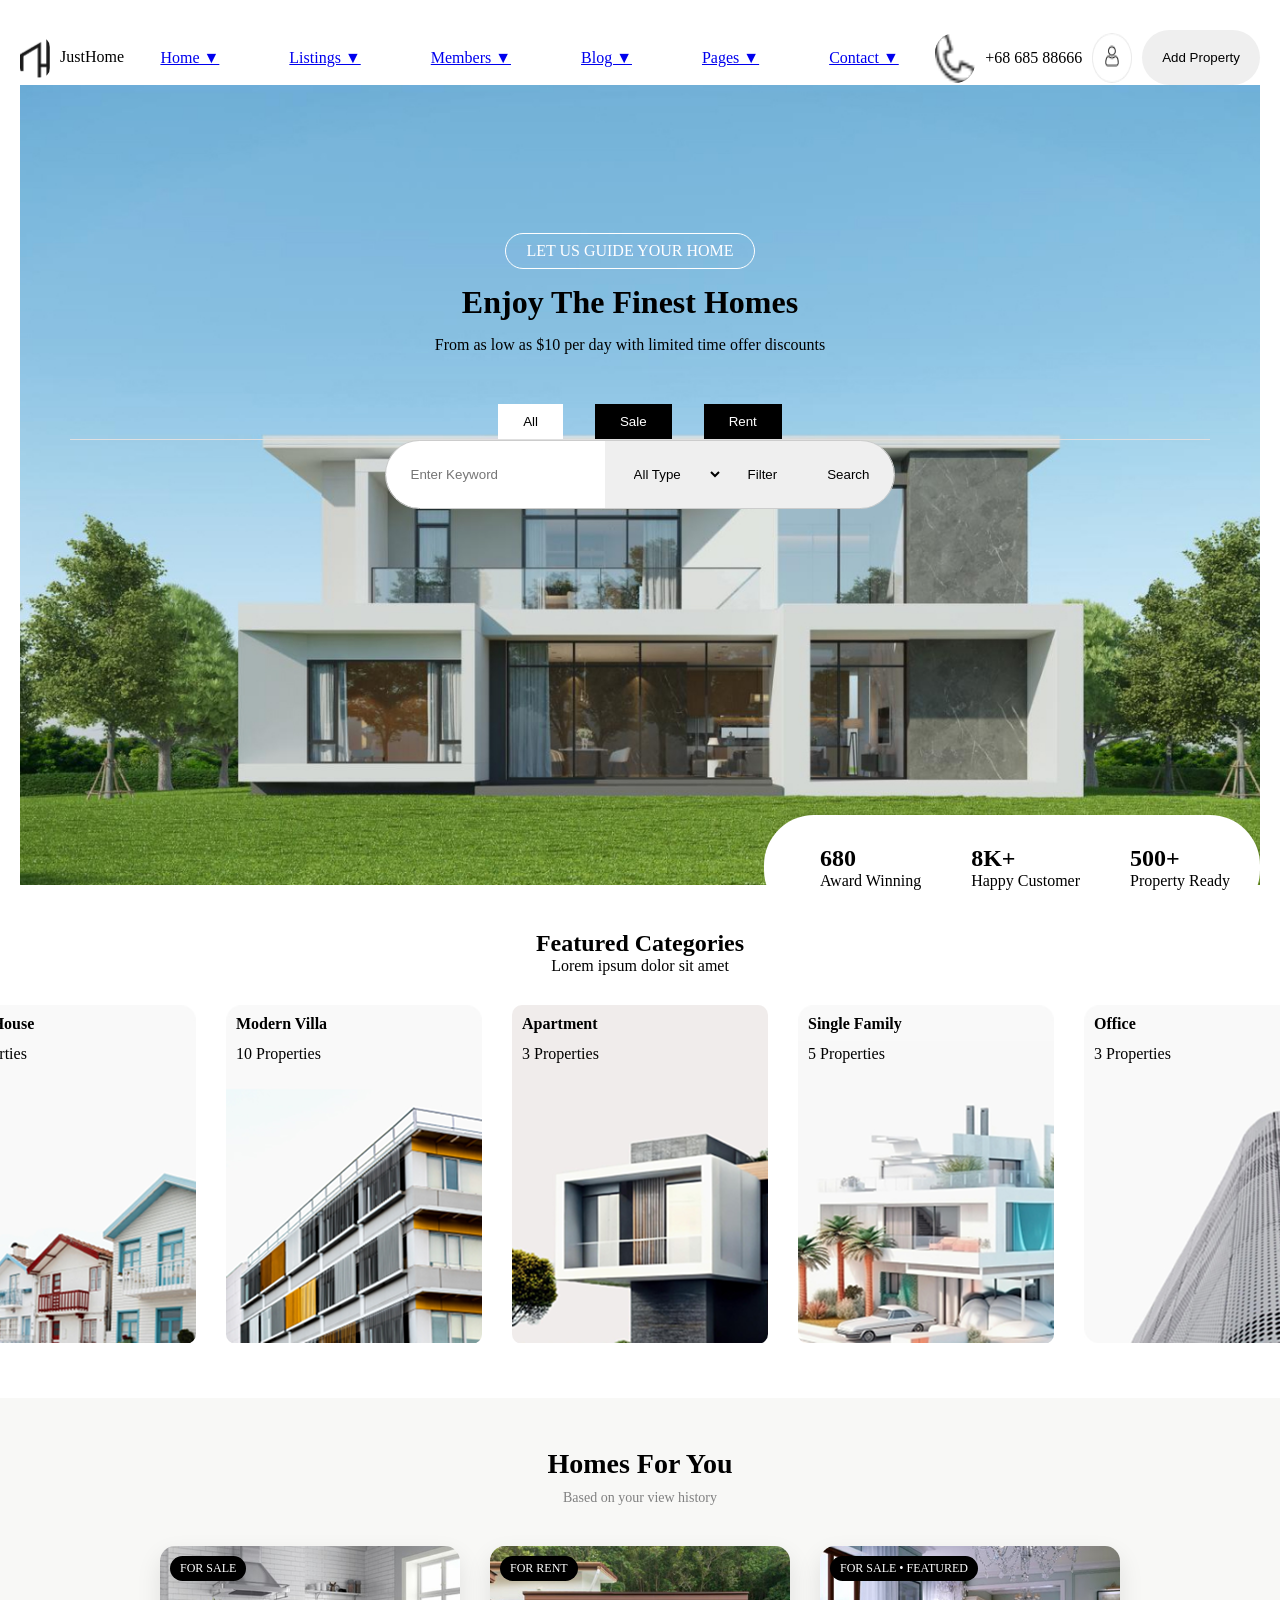
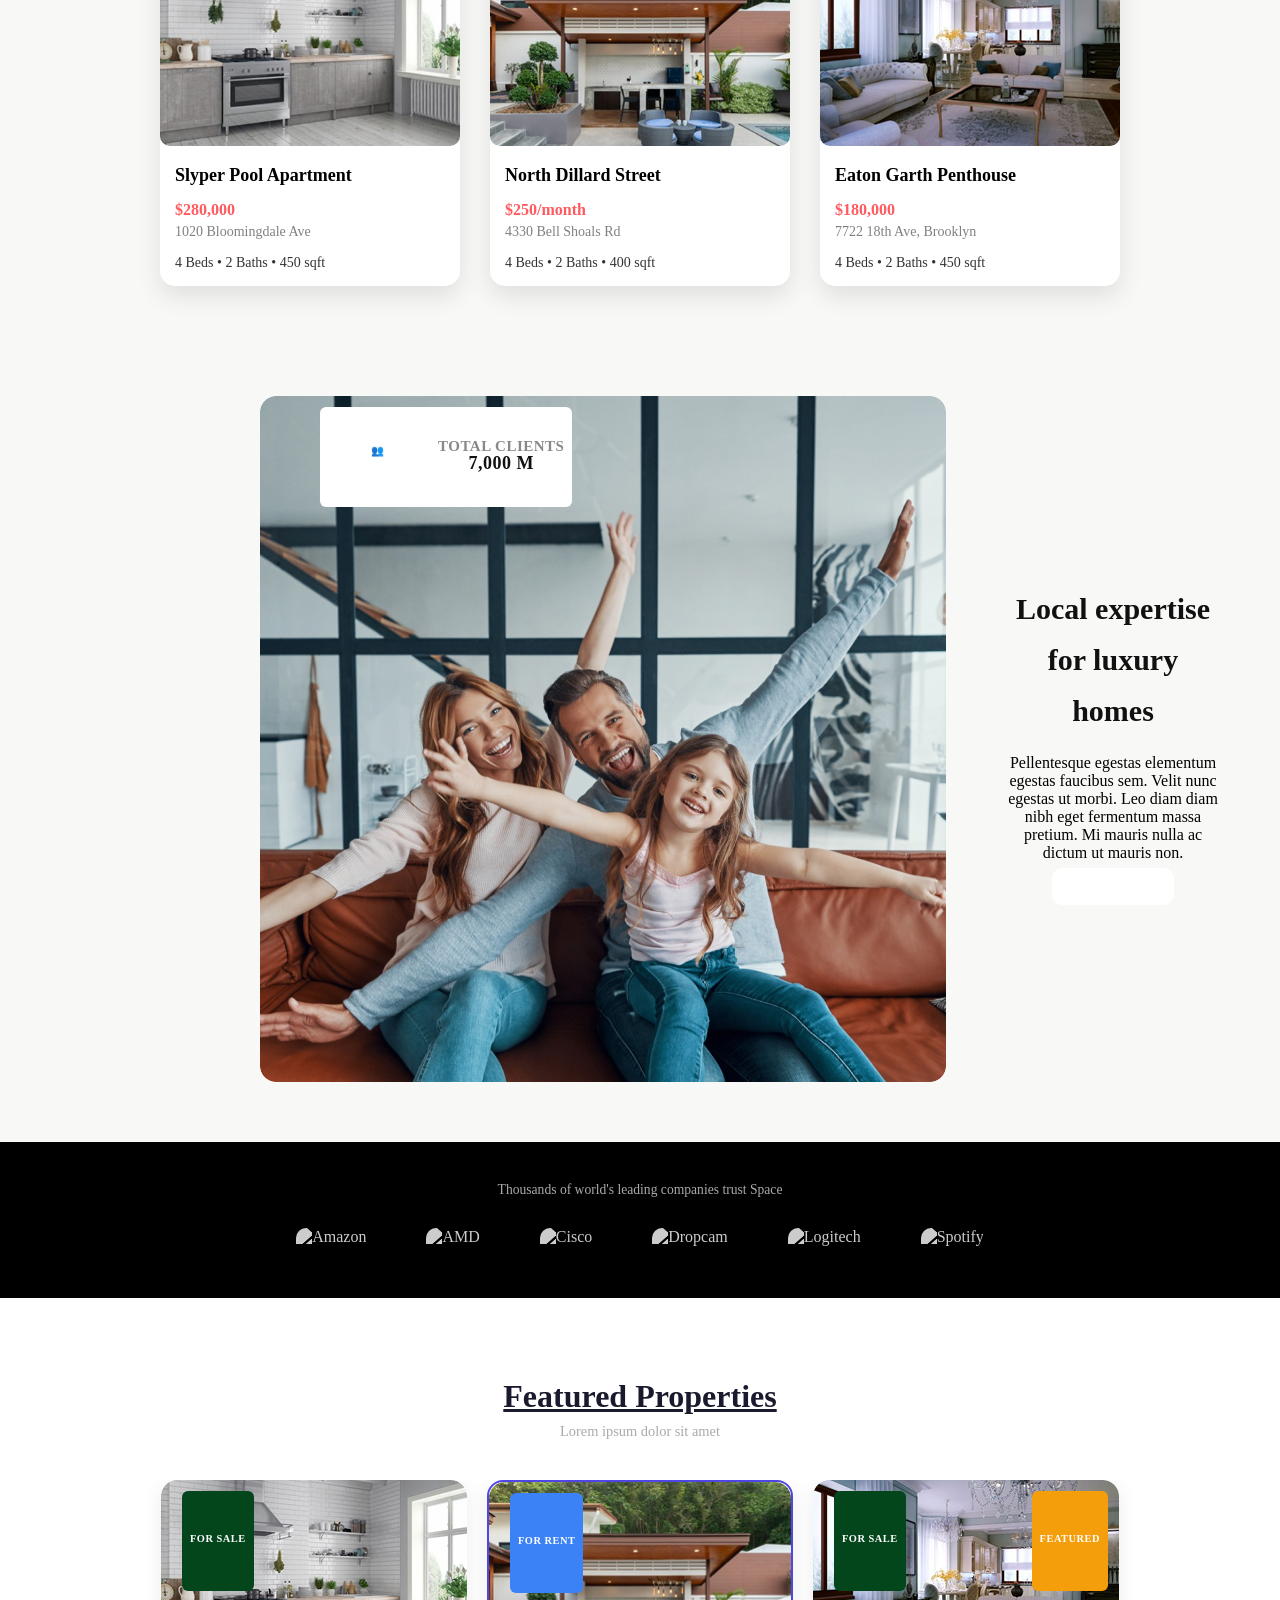
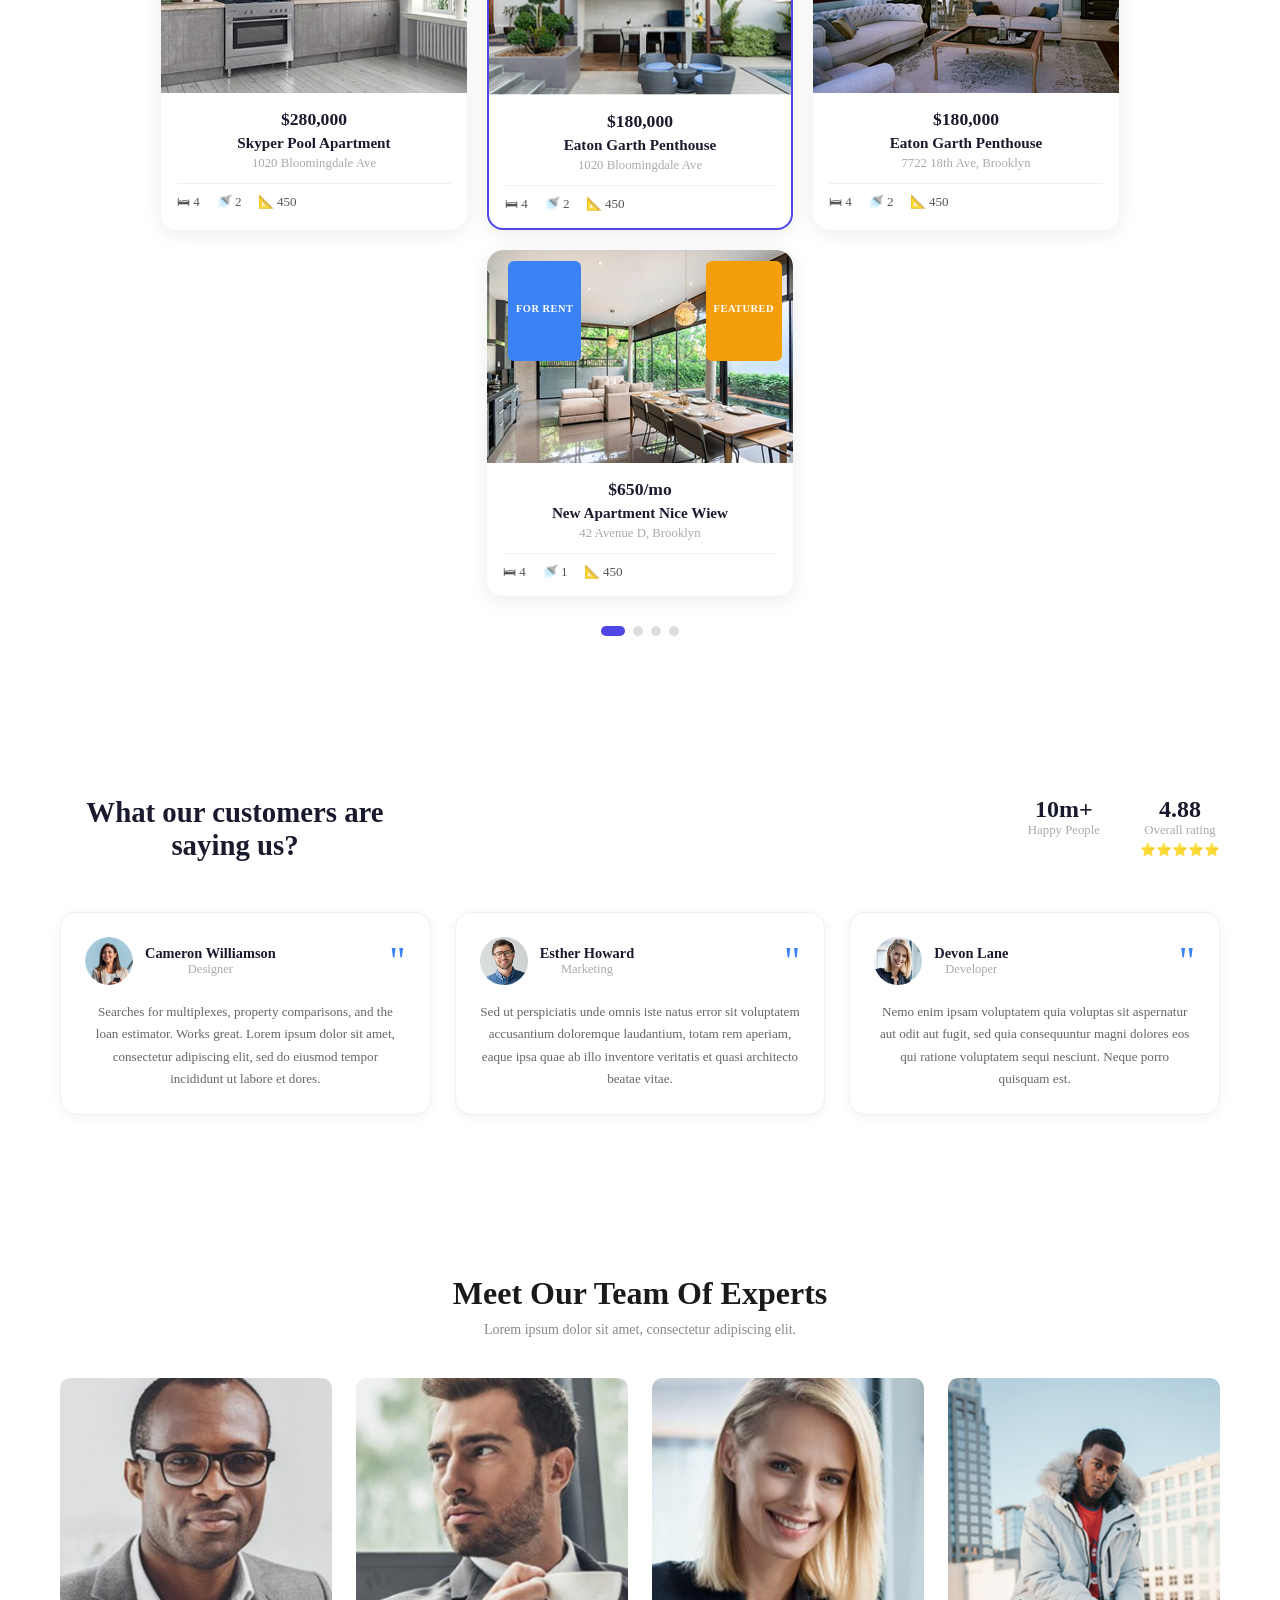
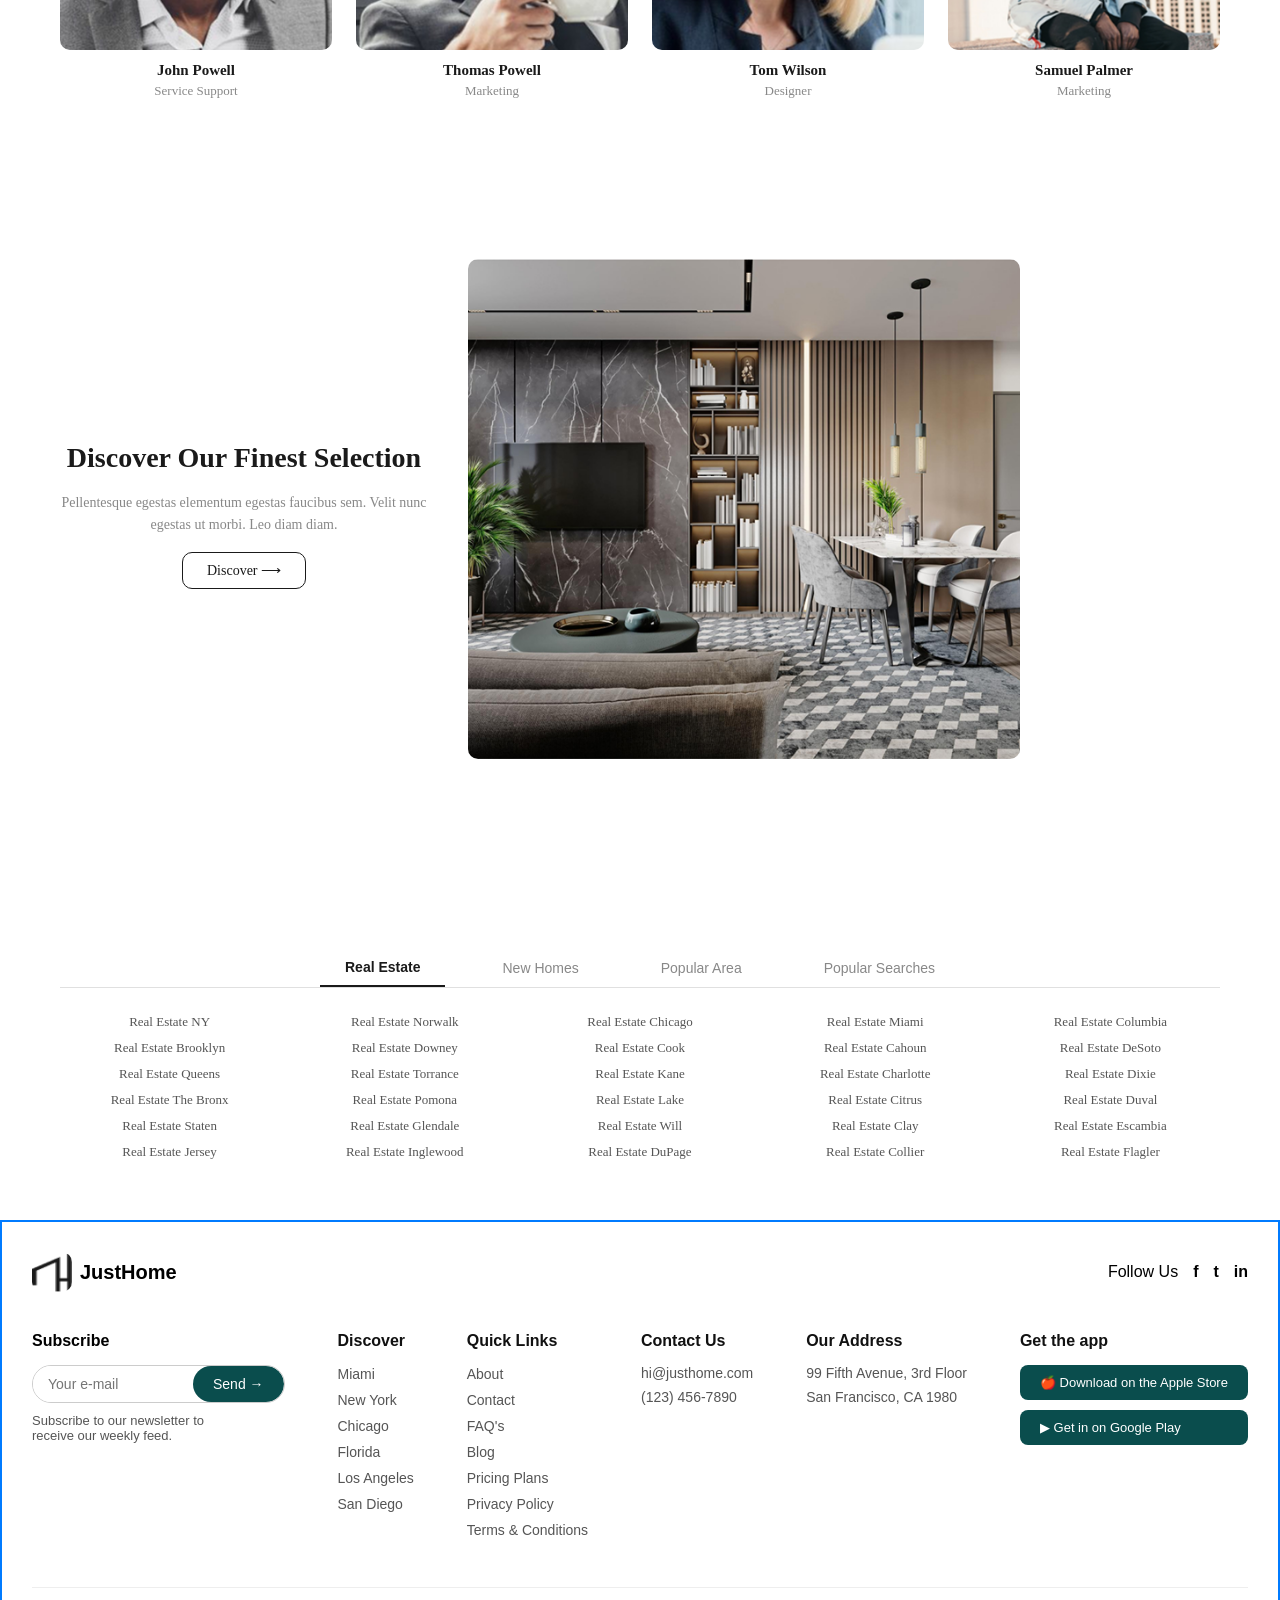
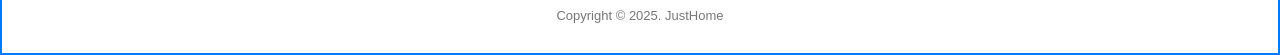
==== home5.html @ db9bd14f "home9" ====
<!DOCTYPE html>
<html lang="en">
    <head>
        <meta charset="utf8">
        <meta name="viewport" content="width=device-width, initial-scale=1.0">
        <title>Home 5</title>
        <link rel="stylesheet" href="home5.css">
    </head>
    <body>
        <header>
                <div class="container">
                    <div class="logo">
                        <img src="icone.png" alt="logo"> JustHome
                    </div>
                    <ul class="list">
                         <li><a href="#">Home ▼</a></li>
                         <li><a href="#">Listings ▼</a></li>
                         <li><a href="#">Members ▼</a></li>
                         <li><a href="#">Blog ▼</a></li>
                         <li><a href="#">Pages ▼</a></li>
                         <li><a href="#">Contact ▼</a></li>
                    </ul>
                    <div class="nav-action">
                        <img src="icone2.png" alt="icone">+68 685 88666
                        <img src="icone1.png" alt="icone"> 
                        <button class="btn-add">Add Property</button>
                    </div>
                </div>
                <div class="hero">    
                    <div class="container1">
                        <p class="entête">LET US GUIDE YOUR HOME</p>
                        <h1>Enjoy The Finest Homes</h1>
                        <p class="entête1">From as low as $10 per day with limited time offer discounts</p>
                    </div>
                    <div class="search-bar">
                        <div class="tabs">
                            <button class="active">All</button>
                            <button class="btn1">Sale</button>
                            <button class="btn2">Rent</button>
                        </div>
                        <div class="search-inputs">
                            <input type="text" placeholder="Enter Keyword">
                            <select><option>All Type</option></select>
                            <button>Filter</button>
                            <button class="btn-search">Search</button>
                        </div>
                    </div>
                </div>    
                    <div class="start">
                        <div><h2>680</h2><p>Award Winning</p></div>
                        <div><h2>8K+</h2><p>Happy Customer</p></div>
                        <div><h2>500+</h2><p>Property Ready</p></div>
                    </div>
                    
        </header>
        <main>
            <section1 class="Featurered">
                <h2>Featured Categories</h2>
                <p class="paragraphe">Lorem ipsum dolor sit amet</p>
                <div class="image-selection1">
                    <div class="img1">
                        <img src="img1.png" alt="Town House">
                        <h4>Town House</h4>
                        <p>2 Properties</p>
                    </div>
                    <div class="img2">
                        <img src="img2.png" alt="Modern Villa">
                        <h4>Modern Villa</h4>
                        <p>10 Properties</p>
                    </div>
                    <div class="img3">
                        <img src="img3.png" alt="Apartment">
                        <h4>Apartment</h4>
                        <p>3 Properties</p>
                    </div>
                    <div class="img4">
                        <img src="img4.png" alt="Single Family">
                        <h4>Single Family</h4>
                        <p>5 Properties</p>
                    </div>
                    <div class="img5">
                        <img src="img5.png" alt="Office">
                        <h4>Office</h4>
                        <p>3 Properties</p>
                    </div>
                </div>
            </section>
            <section class="homes">
                    <h2>Homes For You</h2>
                    <p class="subtitle">Based on your view history</p>
                <div class="homes-container">
                    <div class="card">
                        <img src="fond1.png" alt="Kitchen">
                        <p class="tag">FOR SALE</p>
                        <h3>Slyper Pool Apartment</h3>
                        <p class="price">$280,000</p>
                        <p class="location">1020 Bloomingdale Ave</p>
                        <p class="details">4 Beds • 2 Baths • 450 sqft</p>
                    </div>

                    <div class="card">
                        <img src="fond2.png" alt="House">
                        <p class="tag">FOR RENT</p>
                        <h3>North Dillard Street</h3>
                        <p class="price">$250/month</p>
                        <p class="location">4330 Bell Shoals Rd</p>
                        <p class="details">4 Beds • 2 Baths • 400 sqft</p>
                     </div>

                    <div class="card">
                        <img src="fond3.png" alt="Living Room">
                        <p class="tag">FOR SALE • FEATURED</p>
                        <h3>Eaton Garth Penthouse</h3>
                        <p class="price">$180,000</p>
                        <p class="location">7722 18th Ave, Brooklyn</p>
                        <p class="details">4 Beds • 2 Baths • 450 sqft</p>
                     </div> 
                </div>                         
            </section>
            <section class="image-badge">
                <div class="image-description">
                    <div class="image-gauche">
                        <img src="enjoy.png" alt="badge">
                        <div class="badge">
                            <span class="logo3">👥</span>
                            <div class="client">
                                <span class="client1">Total Clients</span>
                                <span class="nbre-clients">7,000 M</span>
                            </div>
                        </div>
                    </div>
                    <div class="description">
                        <h2>Local expertise for luxury homes</h2>
                        <p>Pellentesque egestas elementum egestas faucibus sem. Velit nunc egestas ut morbi. Leo diam diam nibh eget fermentum massa pretium. Mi mauris nulla ac dictum ut mauris non.</p>
                        <a href="#" class="btn">Learn More ⟶</a>
                    </div>
                </div>
            </section>
             <section class="trust-bar">
                <p class="trust-text">Thousands of world's leading companies trust Space</p>
                <div class="logos">
                    <img src="https://cdn.simpleicons.org/amazon/white" alt="Amazon">
                    <img src="https://cdn.simpleicons.org/amd/white" alt="AMD">
                    <img src="https://cdn.simpleicons.org/cisco/white" alt="Cisco">
                    <img src="https://cdn.simpleicons.org/dropcam/white" alt="Dropcam">
                    <img src="https://cdn.simpleicons.org/logitech/white" alt="Logitech">
                    <img src="https://cdn.simpleicons.org/spotify" alt="Spotify">
                </div>
            </section>
            <section class="featured-properties">
                <div class="section-header">
                    <h2>Featured Properties</h2>
                    <p>Lorem ipsum dolor sit amet</p>
                </div>

                <div class="properties-carousel">
                    <div class="properties-track">

                    <!-- Card 1 -->
                    <div class="property-card">
                        <div class="property-image">
                            <span class="badge sale">For Sale</span>
                            <img src="apt1.png" alt="Skyper Pool Apartment">
                        </div>
                        <div class="property-info">
                            <p class="price">$280,000</p>
                            <h3>Skyper Pool Apartment</h3>
                            <p class="address">1020 Bloomingdale Ave</p>
                          <div class="property-features">
                            <span>🛏 4</span>
                            <span>🚿 2</span>
                            <span>📐 450</span>
                          </div>
                        </div>
                    </div>

                    <!-- Card 2 -->
                    <div class="property-card active">
                        <div class="property-image">
                            <span class="badge rent">For Rent</span>
                            <img src="apt2.png" alt="Eaton Garth Penthouse">
                        </div>
                        <div class="property-info">
                            <p class="price">$180,000</p>
                            <h3>Eaton Garth Penthouse</h3>
                            <p class="address">1020 Bloomingdale Ave</p>
                          <div class="property-features">
                            <span>🛏 4</span>
                            <span>🚿 2</span>
                            <span>📐 450</span>
                          </div>
                        </div>
                    </div>

                    <!-- Card 3 -->
                    <div class="property-card">
                        <div class="property-image">
                            <span class="badge sale">For Sale</span>
                            <span class="badge featured">Featured</span>
                            <img src="apt3.png" alt="Eaton Garth Penthouse">
                        </div>
                        <div class="property-info">
                            <p class="price">$180,000</p>
                            <h3>Eaton Garth Penthouse</h3>
                            <p class="address">7722 18th Ave, Brooklyn</p>
                          <div class="property-features">
                            <span>🛏 4</span>
                            <span>🚿 2</span>
                            <span>📐 450</span>
                          </div>
                        </div>
                    </div>

                    <!-- Card 4 -->
                    <div class="property-card">
                        <div class="property-image">
                            <span class="badge rent">For Rent</span>
                            <span class="badge featured">Featured</span>
                            <img src="apt4.png" alt="New Apartment Nice Wiew">
                        </div>
                        <div class="property-info">
                            <p class="price">$650/mo</p>
                            <h3>New Apartment Nice Wiew</h3>
                            <p class="address">42 Avenue D, Brooklyn</p>
                          <div class="property-features">
                            <span>🛏 4</span>
                            <span>🚿 1</span>
                            <span>📐 450</span>
                          </div>
                        </div>
                    </div>
                 </div>

                    <!-- Carousel Dots -->
                    <div class="carousel-dots">
                    <span class="dot active"></span>
                    <span class="dot"></span>
                    <span class="dot"></span>
                    <span class="dot"></span>
                    </div>
                </div>
            </section>
            <section class="testimonials">
                <div class="testimonials-header">
                    <div class="testimonials-title">
                        <h2>What our customers are saying us?</h2>
                    </div>
                    <div class="testimonials-stats">
                        <div class="stat">
                            <p class="stat-number">10m+</p>
                            <p class="stat-label">Happy People</p>
                        </div>
                        <div class="stat">
                            <p class="stat-number">4.88</p>
                            <p class="stat-label">Overall rating</p>
                            <div class="stars">
                                 <span>⭐⭐⭐⭐⭐</span>
                            </div>
                        </div>
                    </div>
                </div>

                <div class="testimonials-grid">

                    <!-- Card 1 -->
                    <div class="testimonial-card">
                        <div class="testimonial-top">
                            <div class="testimonial-author">
                                <img src="photo1.png" alt="Cameron Williamson">
                                <div>
                                  <p class="author-name">Cameron Williamson</p>
                                  <p class="author-role">Designer</p>
                                </div>
                            </div>
                            <span class="quote-icon">"</span>
                       </div>
                        <p class="testimonial-text">
                            Searches for multiplexes, property comparisons, and the loan estimator. 
                             Works great. Lorem ipsum dolor sit amet, consectetur adipiscing elit, 
                             sed do eiusmod tempor incididunt ut labore et dores.
                        </p>
                    </div>

                    <!-- Card 2 -->
                    <div class="testimonial-card">
                        <div class="testimonial-top">
                            <div class="testimonial-author">
                                <img src="photo2.png" alt="Esther Howard">
                                <div>
                                    <p class="author-name">Esther Howard</p>
                                    <p class="author-role">Marketing</p>
                                </div>
                            </div>
                            <span class="quote-icon">"</span>
                        </div>
                        <p class="testimonial-text">
                          Sed ut perspiciatis unde omnis iste natus error sit voluptatem 
                          accusantium doloremque laudantium, totam rem aperiam, eaque ipsa 
                          quae ab illo inventore veritatis et quasi architecto beatae vitae.
                        </p>
                    </div>

                    <!-- Card 3 -->
                    <div class="testimonial-card">
                        <div class="testimonial-top">
                            <div class="testimonial-author">
                                <img src="photo3.png" alt="Devon Lane">
                                <div>
                                   <p class="author-name">Devon Lane</p>
                                   <p class="author-role">Developer</p>
                                </div>
                            </div>
                            <span class="quote-icon">"</span>
                        </div>
                        <p class="testimonial-text">
                           Nemo enim ipsam voluptatem quia voluptas sit aspernatur aut odit 
                           aut fugit, sed quia consequuntur magni dolores eos qui ratione 
                           voluptatem sequi nesciunt. Neque porro quisquam est.
                        </p>
                    </div>

                </div>
            </section>
             <!-- ===== TEAM SECTION ===== -->
            <section class="team">
                <div class="team-header">
                    <h2>Meet Our Team Of Experts</h2>
                    <p>Lorem ipsum dolor sit amet, consectetur adipiscing elit.</p>
                </div>

                <div class="team-grid">

                    <!-- Card 1 -->
                    <div class="team-card">
                        <div class="team-photo">
                        <img src="profil1.png" alt="John Powell">
                        </div>
                        <h3>John Powell</h3>
                        <span>Service Support</span>
                    </div>

                    <!-- Card 2 -->
                    <div class="team-card">
                        <div class="team-photo">
                            <img src="profil2.png" alt="Thomas Powell">
                        </div>
                        <h3>Thomas Powell</h3>
                        <span>Marketing</span>
                    </div>

                    <!-- Card 3 -->
                    <div class="team-card">
                        <div class="team-photo">
                            <img src="profil3.png" alt="Tom Wilson">
                        </div>
                        <h3>Tom Wilson</h3>
                        <span>Designer</span>
                    </div>

                    <!-- Card 4 -->
                    <div class="team-card">
                        <div class="team-photo">
                            <img src="profil4.png" alt="Samuel Palmer">
                        </div>
                        <h3>Samuel Palmer</h3>
                        <span>Marketing</span>
                    </div>

                </div>
            </section>
            <!-- ===== DISCOVER SECTION ===== -->
            <section class="discover">
                <div class="discover-content">
                   <h2>Discover Our Finest Selection</h2>
                   <p>Pellentesque egestas elementum egestas faucibus sem. Velit nunc egestas ut morbi. Leo diam diam.</p>
                   <a href="#" class="btn-discover">Discover ⟶</a>
                </div>
                <div class="discover-image">
                   <img src="1photo.png" alt="Discover Our Finest Selection">
                </div>
            </section>
            <!-- ===== POPULAR SEARCHES SECTION ===== -->
            <section class="popular-searches">
                <div class="tabs">
                    <button class="tab active">Real Estate</button>
                    <button class="tab">New Homes</button>
                    <button class="tab">Popular Area</button>
                    <button class="tab">Popular Searches</button>
                </div>

                <div class="tab-content">
                    <ul class="cities-grid">
                    <li><a href="#">Real Estate NY</a></li>
                    <li><a href="#">Real Estate Norwalk</a></li>
                    <li><a href="#">Real Estate Chicago</a></li>
                    <li><a href="#">Real Estate Miami</a></li>
                    <li><a href="#">Real Estate Columbia</a></li>
                    <li><a href="#">Real Estate Brooklyn</a></li>
                    <li><a href="#">Real Estate Downey</a></li>
                    <li><a href="#">Real Estate Cook</a></li>
                    <li><a href="#">Real Estate Cahoun</a></li>
                    <li><a href="#">Real Estate DeSoto</a></li>
                    <li><a href="#">Real Estate Queens</a></li>
                    <li><a href="#">Real Estate Torrance</a></li>
                    <li><a href="#">Real Estate Kane</a></li>
                    <li><a href="#">Real Estate Charlotte</a></li>
                    <li><a href="#">Real Estate Dixie</a></li>
                    <li><a href="#">Real Estate The Bronx</a></li>
                    <li><a href="#">Real Estate Pomona</a></li>
                    <li><a href="#">Real Estate Lake</a></li>
                    <li><a href="#">Real Estate Citrus</a></li>
                    <li><a href="#">Real Estate Duval</a></li>
                    <li><a href="#">Real Estate Staten</a></li>
                    <li><a href="#">Real Estate Glendale</a></li>
                    <li><a href="#">Real Estate Will</a></li>
                    <li><a href="#">Real Estate Clay</a></li>
                    <li><a href="#">Real Estate Escambia</a></li>
                    <li><a href="#">Real Estate Jersey</a></li>
                    <li><a href="#">Real Estate Inglewood</a></li>
                    <li><a href="#">Real Estate DuPage</a></li>
                    <li><a href="#">Real Estate Collier</a></li>
                    <li><a href="#">Real Estate Flagler</a></li>
                    </ul>
                </div>
            </section>
        </main>
        <footer>
             <!-- Top bar -->
                <div class="footer-top">
                    <div class="footer-logo">
                        <div class="footer-logo">
                            <img src="icone.png" alt="JustHome">
                            <span>JustHome</span>
                        </div>
                    </div>
                    <div class="footer-social">
                        <span>Follow Us</span>
                        <a href="#">f</a>
                        <a href="#">t</a>
                        <a href="#">in</a>
                    </div>
                </div>
            <div class="footer-container">

                <!-- Subscribe -->
                <div class="footer-subscribe">
                    <h3>Subscribe</h3>
                    <div class="subscribe-form">
                        <input type="email" placeholder="Your e-mail">
                        <button>Send →</button>
                    </div>
                    <p>Subscribe to our newsletter to receive our weekly feed.</p>
                </div>

                <!-- Discover -->
                <div class="footer-col">
                    <h3>Discover</h3>
                    <ul>
                        <li><a href="#">Miami</a></li>
                        <li><a href="#">New York</a></li>
                        <li><a href="#">Chicago</a></li>
                        <li><a href="#">Florida</a></li>
                        <li><a href="#">Los Angeles</a></li>
                        <li><a href="#">San Diego</a></li>
                    </ul>
                </div>

                <!-- Quick Links -->
                <div class="footer-col">
                    <h3>Quick Links</h3>
                    <ul>
                        <li><a href="#">About</a></li>
                        <li><a href="#">Contact</a></li>
                        <li><a href="#">FAQ's</a></li>
                        <li><a href="#">Blog</a></li>
                        <li><a href="#">Pricing Plans</a></li>
                        <li><a href="#">Privacy Policy</a></li>
                        <li><a href="#">Terms & Conditions</a></li>
                    </ul>
                </div>

                <!-- Contact Us -->
                <div class="footer-col">
                    <h3>Contact Us</h3>
                    <p>hi@justhome.com</p>
                    <p>(123) 456-7890</p>
                </div>

                <!-- Our Address -->
                <div class="footer-col">
                    <h3>Our Address</h3>
                    <p>99 Fifth Avenue, 3rd Floor</p>
                    <p>San Francisco, CA 1980</p>
                </div>

                <!-- Get the app -->
                <div class="footer-col">
                    <h3>Get the app</h3>
                    <button class="app-btn">
                        🍎 Download on the Apple Store
                    </button>
                    <button class="app-btn">
                         ▶ Get in on Google Play
                    </button>
                </div>

            </div>

            <!-- Copyright -->
            <div class="footer-bottom">
                <p>Copyright © 2025. JustHome</p>
            </div>
        </footer>
           <script src="home5.js"></script>
    </body>
</html>
---- home5.css ----
* {
  margin: 0;
  padding: 0;
  box-sizing: border-box;
}

header {
  width: 100%;
  background-color: white;
  padding: 10px 20px;
}

.container {
  display: flex;
  align-items: center;
  justify-content: space-between;
  width: 100%;
  margin-top: 20px;
}

.list {
  display: flex;
  list-style: none;
  flex-direction: row;
  gap: 70px;
  margin: 0;
  padding: 0;
}

.nav-action {
  display: flex;
  align-items: center;
  gap: 40px;
  gap: 10px;
}

.nav-action img {
  width: 40px;
  height: 50px;
  gap: 6.75px;
  border-radius: 50px;
}

.btn-add {
  padding: 20px;
  border-radius: 50px;
  border: none;
  cursor: pointer;

}

.logo {
  display: flex;
  align-items: center;
  gap: 10px;
}

.logo img {
  width: 30px;
  height: 41px;
  margin-top: 0.68px;
}

.container1 {
  align-items: center;
  text-align: center;
  margin-top: 82.75px;
  margin-left: 60px;
  margin-right: 80px;
}

.container1 h1 {
  margin-top: 15px;
   
}

.entête1 {
  margin-top: 15px;
}

.entête {
  margin-top: 15px;
  border: 1px solid white;
  border-radius: 50px;
  padding: 8px 20px;
  display: inline-block;
  color: white;
}

.tabs {
  display: flex;
  margin-top: 50px;
  gap: 0;
  justify-content: center;

    
}

.tabs button {
  padding: 10px 25px;
  margin: 0;
  border: none;        /* supprime la bordure par défaut */
  outline: none;       /* supprime le contour */
  display: block;      /* évite l'espace inline */
}

.active {
  background-color: white;
}

.btn1 {
  color: white;
  background-color: black;
}

.btn2 {
  color: white;
  background-color: black;
}

.search-inputs {
  display: flex;
  border: 1px solid #ccc;
  border-radius: 50px;
  overflow: hidden;
  padding: 0px;
  width: fit-content;
  margin: 0 auto;
  cursor: pointer;
  margin-top: -24px;
}

.search-inputs input {
    padding: 25px;
    border: none;
    outline: none;
}

.search-inputs select {
    padding: 25px;
    border: none;
    outline: none;
}

.search-inputs button {
    padding: 25px;
    border: none;
    outline: none;
}

.hero {
    background-image: url('imagedefond.jpg');
    background-size: cover;
    background-position: center;
    padding: 50px;
    min-height: 800px;
}

.start {
  display: flex;
  justify-content: flex-end;
  gap: 50px;
  padding: 30px;
  margin-top: -70px;
  position: relative;
  background-color: white;
  border-radius: 50px;
  width: 40%;
  margin-left: auto;
}

section {
    padding: 60px;
    text-align: center;
    background-color: #f8f8f6;
}

.Featurered h2 {
    text-align: center;
}

.paragraphe {
    text-align: center;
    margin-bottom: 30px;
    
}

.image-selection1 {
    display: flex;
    gap: 30px;
    justify-content: center;
    margin-bottom: 50px;
    border-radius: 10px;
}

.img1, .img2, .img3, .img4, .img5 {
  position: relative;
  
}

.img1 p, .img2 p, .img3 p, .img4 p, .img5 p {
  position: absolute;
  top: 10px;
  left: 10px;
  color: black;
  margin: 0;
}

.img1 h4, .img2 h4, .img3 h4, .img4 h4, .img5 h4 {
  position: absolute;
  top: 10px;
  left: 10px;
  color: black;
  margin: 0;
}

.img1 p, .img2 p, .img3 p, .img4 p, .img5 p {
  top: 40px;
}  

img {
    border-radius: 10px;
}



.homes {
  padding: 50px 20px;
  text-align: center;
}

.homes h2 {
  font-size: 28px;
  margin-bottom: 10px;
}

.subtitle {
  color: gray;
  font-size: 14px;
  margin-bottom: 40px;
}


.homes-container {
  display: flex;
  justify-content: center;
  gap: 30px;
  flex-wrap: wrap;
}


.card {
  width: 300px;
  text-align: left;
  border-radius: 15px;
  overflow: hidden;
  background: #fff;
  box-shadow: 0 10px 25px rgba(0,0,0,0.1);
  transition: 0.3s;
  position: relative;
}


.card:hover {
  transform: translateY(-5px);
}


.card img {
  width: 100%;
  height: 200px;
  object-fit: cover;
}


.tag {
  position: absolute;
  background: black;
  color: white;
  font-size: 12px;
  padding: 5px 10px;
  border-radius: 20px;
  top: 10px;
  left: 10px;
}


.card h3 {
  margin: 15px;
  font-size: 18px;
}

.price {
  color: #ff5a5f;
  font-weight: bold;
  margin: 0 15px;
}

.location {
  color: gray;
  font-size: 14px;
  margin: 5px 15px;
}


.details {
  font-size: 14px;
  margin: 15px;
  color: #333;
}

.details i {
  margin-right: 5px;
  margin-left: 10px;
}

.details i:first-child {
  margin-left: 0;
}

.image-description {
  display: flex;
  align-items: center;
  gap: 60px;
  width: 100%;
}

.image-gauche img {
  width: 686px;
  height: 686px;
  object-fit: cover;
  display: block;
  border-radius: 16px;
  margin-left: 200px;
}

.image-gauche {
  position: relative;
  border-radius: 16px;
}

.badge {
  position: absolute;
  top: 20px;
  display: flex;
  align-items: center;
  gap: 50px;
  padding: 10px 16px;
  background: white;
  border-radius: 10px;
  margin-left: 240px;
  width: 254px;
  height: 100px;
  left: 20px;
}

.client {
  flex-direction: column;
  display: flex;
}

.logo3 {
  width: 20px;
  height: 20px;
  margin-left: 40px;
}

.client1 {
  font-size: 15px;
  color: #888;
}

.nbre-clients {
  font-size: 18px;
  font-weight: 700;
  color: #111;
}

.description h2 {
  font-size: 30px;
  font-weight: 700;
  color: #111;
  line-height: 1.7;
  margin-bottom: 18px;
}

.description p {
  margin-bottom: 15px;
}

.btn {
  background-color: white;
  color: white;
  padding: 10px;
  margin-bottom: 50px;
  border-radius: 10px;
  gap: 20px;
}

.trust-bar {
  background-color: black;
  padding: 40px 0;
  text-align: center;
}

.trust-text {
  color: #aaa;
  font-size: 0.85rem;
  margin-bottom: 30px;
}

.logos {
  display: flex;
  justify-content: center;
  align-items: center;
  gap: 60px;
}

.logos img {
  height: 30px;
  opacity: 0.8;
  filter: brightness(0) invert(1);
}

/* ===== FEATURED PROPERTIES ===== */
.featured-properties {
  padding: 80px 40px;
  background-color: #fff;
}

.section-header {
  text-align: center;
  margin-bottom: 40px;
}

.section-header h2 {
  font-size: 2rem;
  font-weight: 700;
  color: #1a1a2e;
  text-decoration: underline;
  margin-bottom: 8px;
}

.section-header p {
  font-size: 0.9rem;
  color: #aaa;
}

/* ===== CAROUSEL ===== */
.properties-carousel {
  position: relative;
  overflow: hidden;
}

.properties-track {
  display: flex;
  gap: 20px;
  justify-content: center;
  flex-wrap: wrap;
}

/* ===== PROPERTY CARD ===== */
.property-card {
  background-color: #fff;
  border-radius: 16px;
  box-shadow: 0 4px 20px rgba(0, 0, 0, 0.08);
  overflow: hidden;
  width: 306px;
  transition: transform 0.3s ease, box-shadow 0.3s ease;
  cursor: pointer;
}

.property-card:hover {
  transform: translateY(-6px);
  box-shadow: 0 10px 30px rgba(0, 0, 0, 0.15);
}

.property-card.active {
  border: 2px solid #4f46e5;
}

/* ===== PROPERTY IMAGE ===== */
.property-image {
  position: relative;
  width: 100%;
  height: 213px;
  overflow: hidden;
}

.property-image img {
  width: 100%;
  height: 100%;
  object-fit: cover;
  border-radius: 16px 16px 0 0;
  transition: transform 0.4s ease;
}

.property-card:hover .property-image img {
  transform: scale(1.05);
}

/* ===== BADGES ===== */
.badge {
  position: absolute;
  top: 11px;
  padding: 2px 8px;        /* ← petit padding */
  border-radius: 6px;
  font-size: 0.65rem;      /* ← texte plus petit */
  font-weight: 600;
  text-transform: uppercase;
  letter-spacing: 0.5px;
  width: fit-content;
  line-height: 1;   
  padding-bottom: 5px;        /* ← réduit la hauteur interne */
}

.badge.sale {
  left: 11px;
  background-color: #04461c;
  color: #fff;
  margin-left: 10px;
  
  
}

.badge.rent {
  left: 11px;
  background-color: #3b82f6;
  color: #fff;
  margin-left: 10px;
}

.badge.featured {
  left: unset;
  right: 11px;
  background-color: #f59e0b;
  color: #fff;
}

/* ===== PROPERTY INFO ===== */
.property-info {
  padding: 16px;
}

.property-info .price {
  font-size: 1.1rem;
  font-weight: 700;
  color: #1a1a2e;
  margin-bottom: 4px;
}

.property-info h3 {
  font-size: 0.95rem;
  font-weight: 600;
  color: #1a1a2e;
  margin-bottom: 4px;
}

.property-info .address {
  font-size: 0.8rem;
  color: #aaa;
  margin-bottom: 12px;
}

/* ===== PROPERTY FEATURES ===== */
.property-features {
  display: flex;
  gap: 16px;
  font-size: 0.82rem;
  color: #555;
  border-top: 1px solid #f0f0f0;
  padding-top: 10px;
}

.property-features span {
  display: flex;
  align-items: center;
  gap: 4px;
}

/* ===== CAROUSEL DOTS ===== */
.carousel-dots {
  display: flex;
  justify-content: center;
  gap: 8px;
  margin-top: 30px;
}

.dot {
  width: 10px;
  height: 10px;
  border-radius: 50%;
  background-color: #ddd;
  cursor: pointer;
  transition: background-color 0.3s ease;
}

.dot.active {
  background-color: #4f46e5;
  width: 24px;
  border-radius: 5px;
}

/* ===== TESTIMONIALS ===== */
.testimonials {
  padding: 80px 60px;
  background-color: #fff;
}

.testimonials-header {
  display: flex;
  justify-content: space-between;
  align-items: flex-start;
  margin-bottom: 50px;
}

.testimonials-title h2 {
  font-size: 1.8rem;
  font-weight: 700;
  color: #1a1a2e;
  max-width: 350px;
}

/* ===== STATS ===== */
.testimonials-stats {
  display: flex;
  gap: 40px;
  align-items: flex-start;
}

.stat-number {
  font-size: 1.5rem;
  font-weight: 700;
  color: #1a1a2e;
}

.stat-label {
  font-size: 0.8rem;
  color: #aaa;
}

.stars {
  font-size: 0.8rem;
  margin-top: 4px;
}

/* ===== GRID ===== */
.testimonials-grid {
  display: grid;
  grid-template-columns: repeat(3, 1fr);
  gap: 24px;
}

/* ===== CARD ===== */
.testimonial-card {
  background-color: #fff;
  border: 1px solid #f0f0f0;
  border-radius: 16px;
  padding: 24px;
  box-shadow: 0 2px 12px rgba(0, 0, 0, 0.05);
}

.testimonial-top {
  display: flex;
  justify-content: space-between;
  align-items: center;
  margin-bottom: 16px;
}

.testimonial-author {
  display: flex;
  align-items: center;
  gap: 12px;
}

.testimonial-author img {
  width: 48px;
  height: 48px;
  border-radius: 50%;
  object-fit: cover;
}

.author-name {
  font-size: 0.9rem;
  font-weight: 600;
  color: #1a1a2e;
}

.author-role {
  font-size: 0.78rem;
  color: #aaa;
}

.quote-icon {
  font-size: 2.5rem;
  color: #3b82f6;
  font-family: Georgia, serif;
  line-height: 1;
}

.testimonial-text {
  font-size: 0.82rem;
  color: #666;
  line-height: 1.7;
}

/* ===== TEAM SECTION ===== */
.team {
  padding: 80px 60px;
  background-color: #fff;
}

.team-header {
  text-align: center;
  margin-bottom: 40px;
}

.team-header h2 {
  font-size: 32px;
  font-weight: 700;
  color: #1a1a1a;
  margin-bottom: 10px;
}

.team-header p {
  font-size: 14px;
  color: #888;
}

.team-grid {
  display: grid;
  grid-template-columns: repeat(4, 1fr);
  gap: 24px;
}

.team-card {
  display: flex;
  flex-direction: column;
}

.team-photo {
  width: 100%;
  aspect-ratio: 1 / 1;
  overflow: hidden;
  margin-bottom: 12px;
}

.team-photo img {
  width: 100%;
  height: 100%;
  object-fit: cover;
}

.team-card h3 {
  font-size: 15px;
  font-weight: 600;
  color: #1a1a1a;
  margin: 0 0 4px 0;
}

.team-card span {
  font-size: 13px;
  color: #888;
}

/* ===== DISCOVER SECTION ===== */
.discover {
  display: flex;
  align-items: center;
  gap: 40px;
  padding: 80px 60px;
  background-color: #fff;
}

.discover-content {
  flex: 1;
}

.discover-content h2 {
  font-size: 28px;
  font-weight: 700;
  color: #1a1a1a;
  margin-bottom: 16px;
  line-height: 1.3;
}

.discover-content p {
  font-size: 14px;
  color: #888;
  margin-bottom: 24px;
  line-height: 1.6;
}

.btn-discover {
  padding: 10px 24px;
  background-color: #fff;
  border: 1px solid #1a1a1a;
  color: #1a1a1a;
  font-size: 14px;
  text-decoration: none;
  cursor: pointer;
  border-radius: 10px;
}

.btn-discover:hover {
  background-color: #1a1a1a;
  color: #fff;
}

.discover-image {
  flex: 1.5;
  width: 500px;
  height: 500px;
  margin-right: 200px;
  
}

.discover-image img {
  width: 100%;
  height: 100%;
  object-fit: cover;
  display: block;
}

/* ===== POPULAR SEARCHES SECTION ===== */
.popular-searches {
  padding: 60px;
  background-color: #fff;
}

.tabs {
  display: flex;
  gap: 32px;
  border-bottom: 1px solid #e0e0e0;
  margin-bottom: 24px;
}

.tab {
  background: none;
  border: none;
  padding: 10px 0;
  font-size: 14px;
  color: #888;
  cursor: pointer;
  border-bottom: 2px solid transparent;
  margin-bottom: -1px;
}

.tab.active {
  color: #1a1a1a;
  font-weight: 600;
  border-bottom: 2px solid #1a1a1a;
}

.cities-grid {
  display: grid;
  grid-template-columns: repeat(5, 1fr);
  gap: 8px 16px;
  list-style: none;
  padding: 0;
  margin: 0;
}

.cities-grid li a {
  font-size: 13px;
  color: #555;
  text-decoration: none;
}

footer {
  border: 2px solid #007bff;
  padding: 30px;
  font-family: sans-serif;
}

.footer-top {
  display: flex;
  justify-content: space-between;
  align-items: center;
  margin-bottom: 40px;
}

.footer-logo {
  font-size: 20px;
  font-weight: bold;
  display: flex;
  align-items: center;
  gap: 8px;
}

.footer-social {
  display: flex;
  align-items: center;
  gap: 15px;
}

.footer-social a {
  text-decoration: none;
  color: black;
  font-weight: bold;
}

.footer-container {
  display: flex;
  justify-content: space-between;
  gap: 30px;
  margin-bottom: 40px;
}

.footer-col h3 {
  font-size: 16px;
  font-weight: bold;
  margin-bottom: 15px;
  color: #111;
}

.footer-col ul {
  list-style: none;
  padding: 0;
  margin: 0;
}

.footer-col ul li {
  margin-bottom: 8px;
}

.footer-col ul li a {
  text-decoration: none;
  color: #555;
  font-size: 14px;
}

.footer-col ul li a:hover {
  color: #007bff;
}

.footer-col p {
  color: #555;
  font-size: 14px;
  margin-bottom: 8px;
}

.footer-subscribe h3 {
  font-size: 16px;
  font-weight: bold;
  margin-bottom: 15px;
}

.subscribe-form {
  display: flex;
  align-items: center;
  border: 1px solid #ccc;
  border-radius: 25px;
  overflow: hidden;
  margin-bottom: 10px;
}

.subscribe-form input {
  border: none;
  outline: none;
  padding: 10px 15px;
  font-size: 14px;
  width: 160px;
}

.subscribe-form button {
  background-color: #0a4d4d;
  color: white;
  border: none;
  padding: 10px 20px;
  cursor: pointer;
  border-radius: 25px;
  font-size: 14px;
}

.footer-subscribe p {
  font-size: 13px;
  color: #555;
  max-width: 200px;
}

.app-btn {
  display: block;
  background-color: #0a4d4d;
  color: white;
  border: none;
  padding: 10px 20px;
  border-radius: 8px;
  cursor: pointer;
  font-size: 13px;
  margin-bottom: 10px;
  width: 100%;
  text-align: left;
}

.app-btn:hover {
  background-color: #083a3a;
}

.footer-bottom {
  text-align: center;
  font-size: 13px;
  color: #777;
  padding-top: 20px;
  border-top: 1px solid #eee;
}

.footer-logo img {
  width: 40px;
  height: 40px;
}
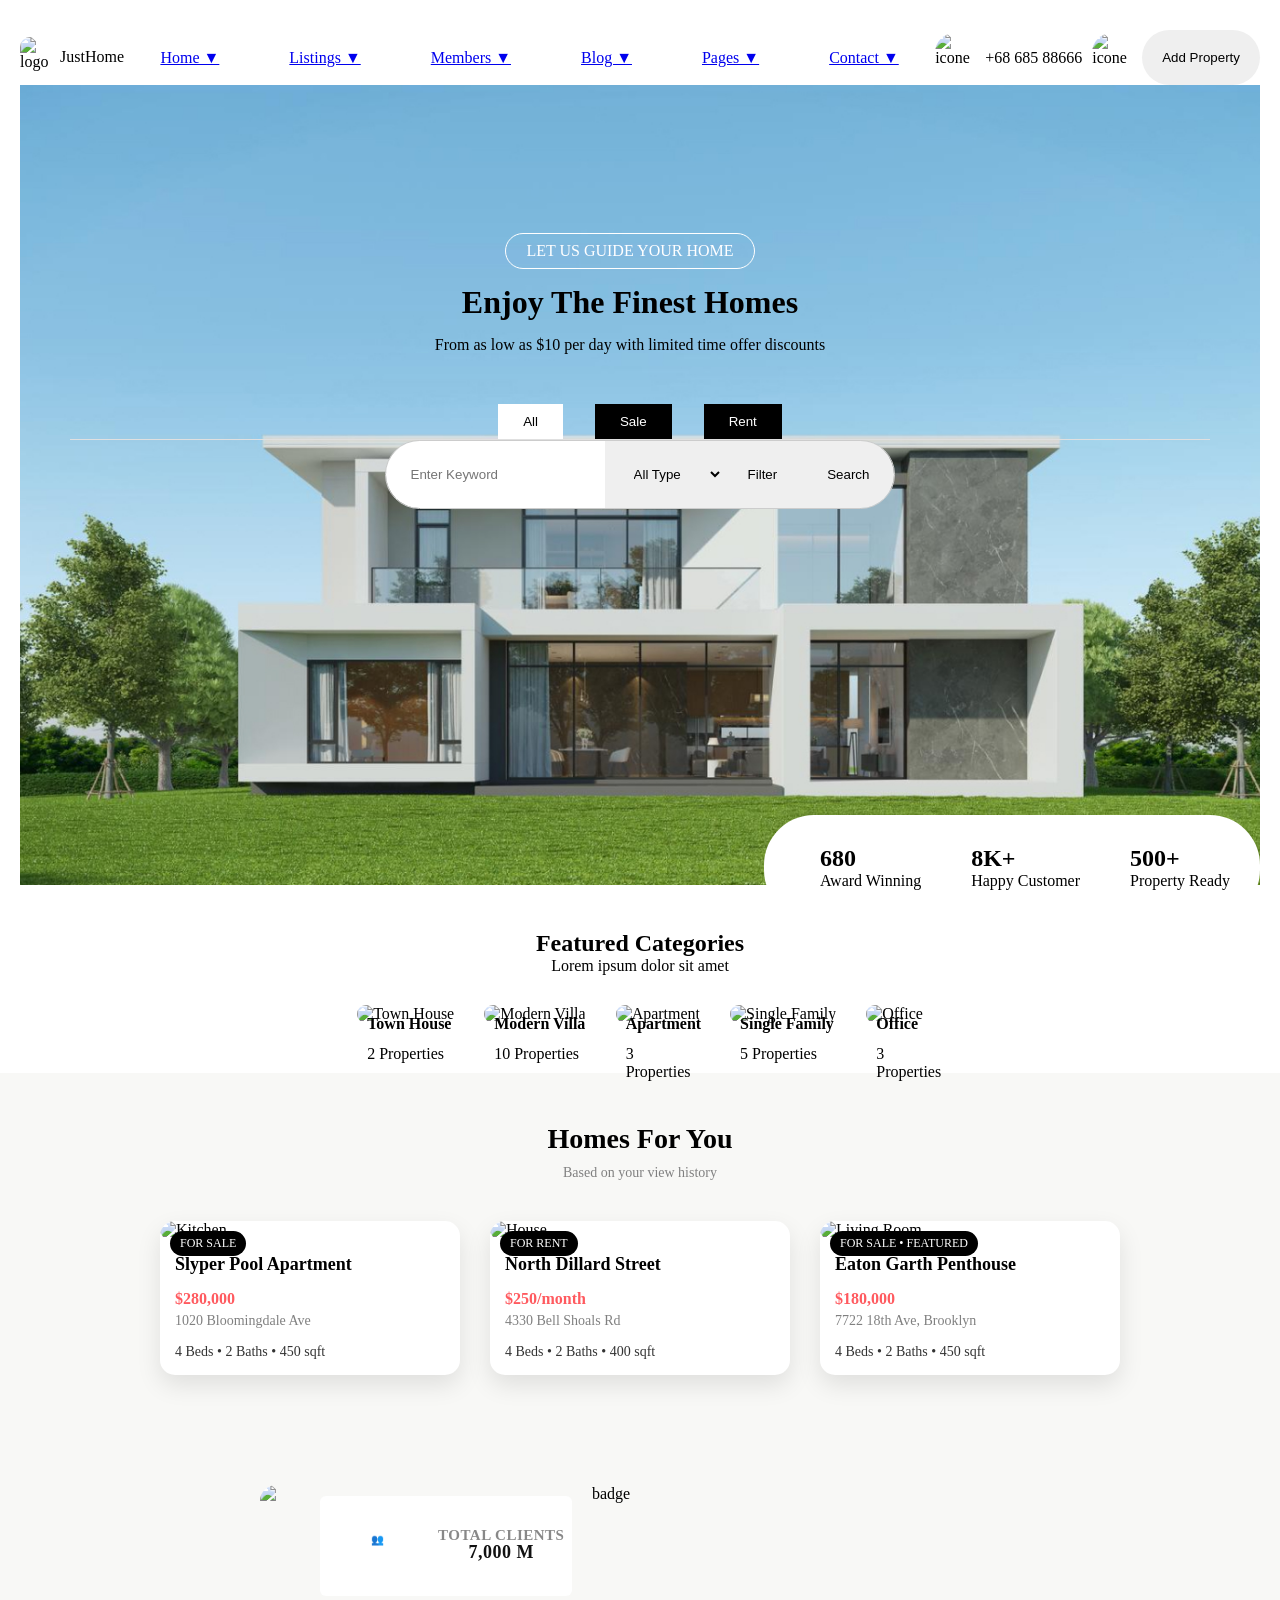
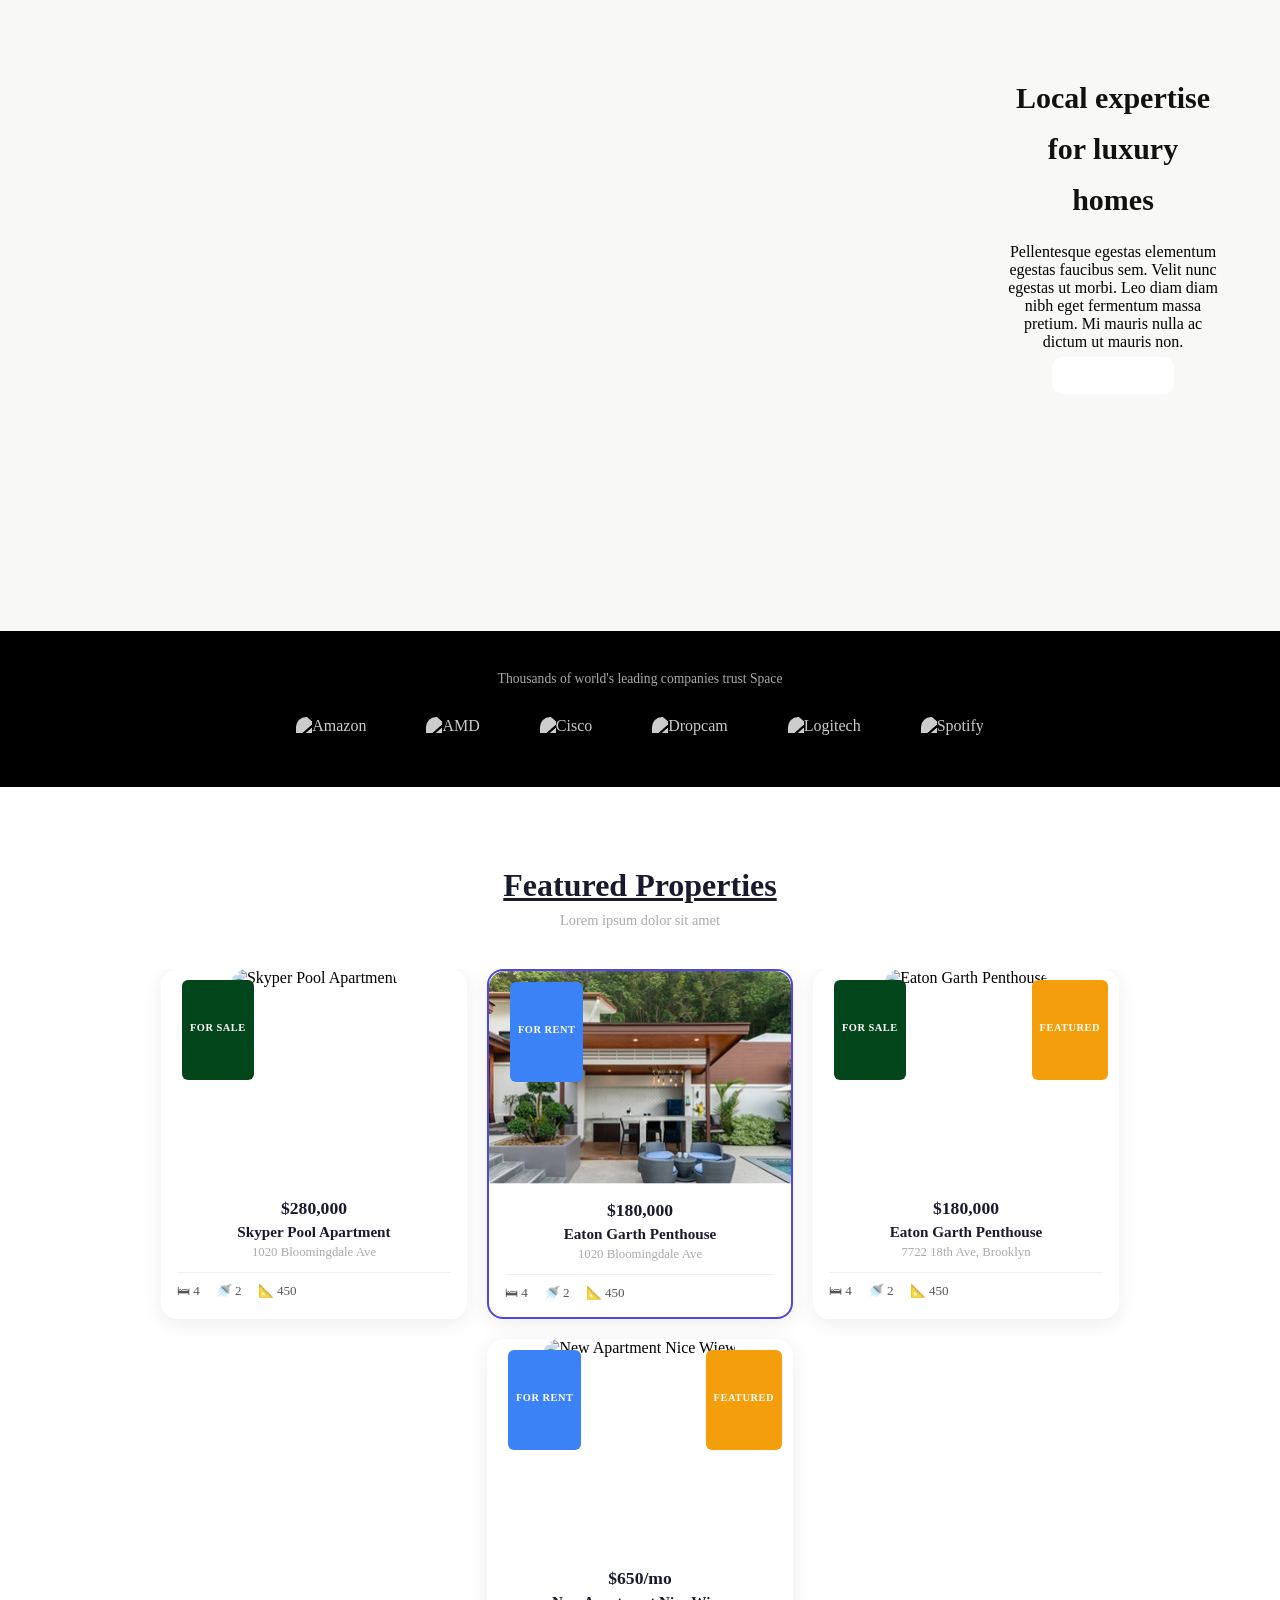
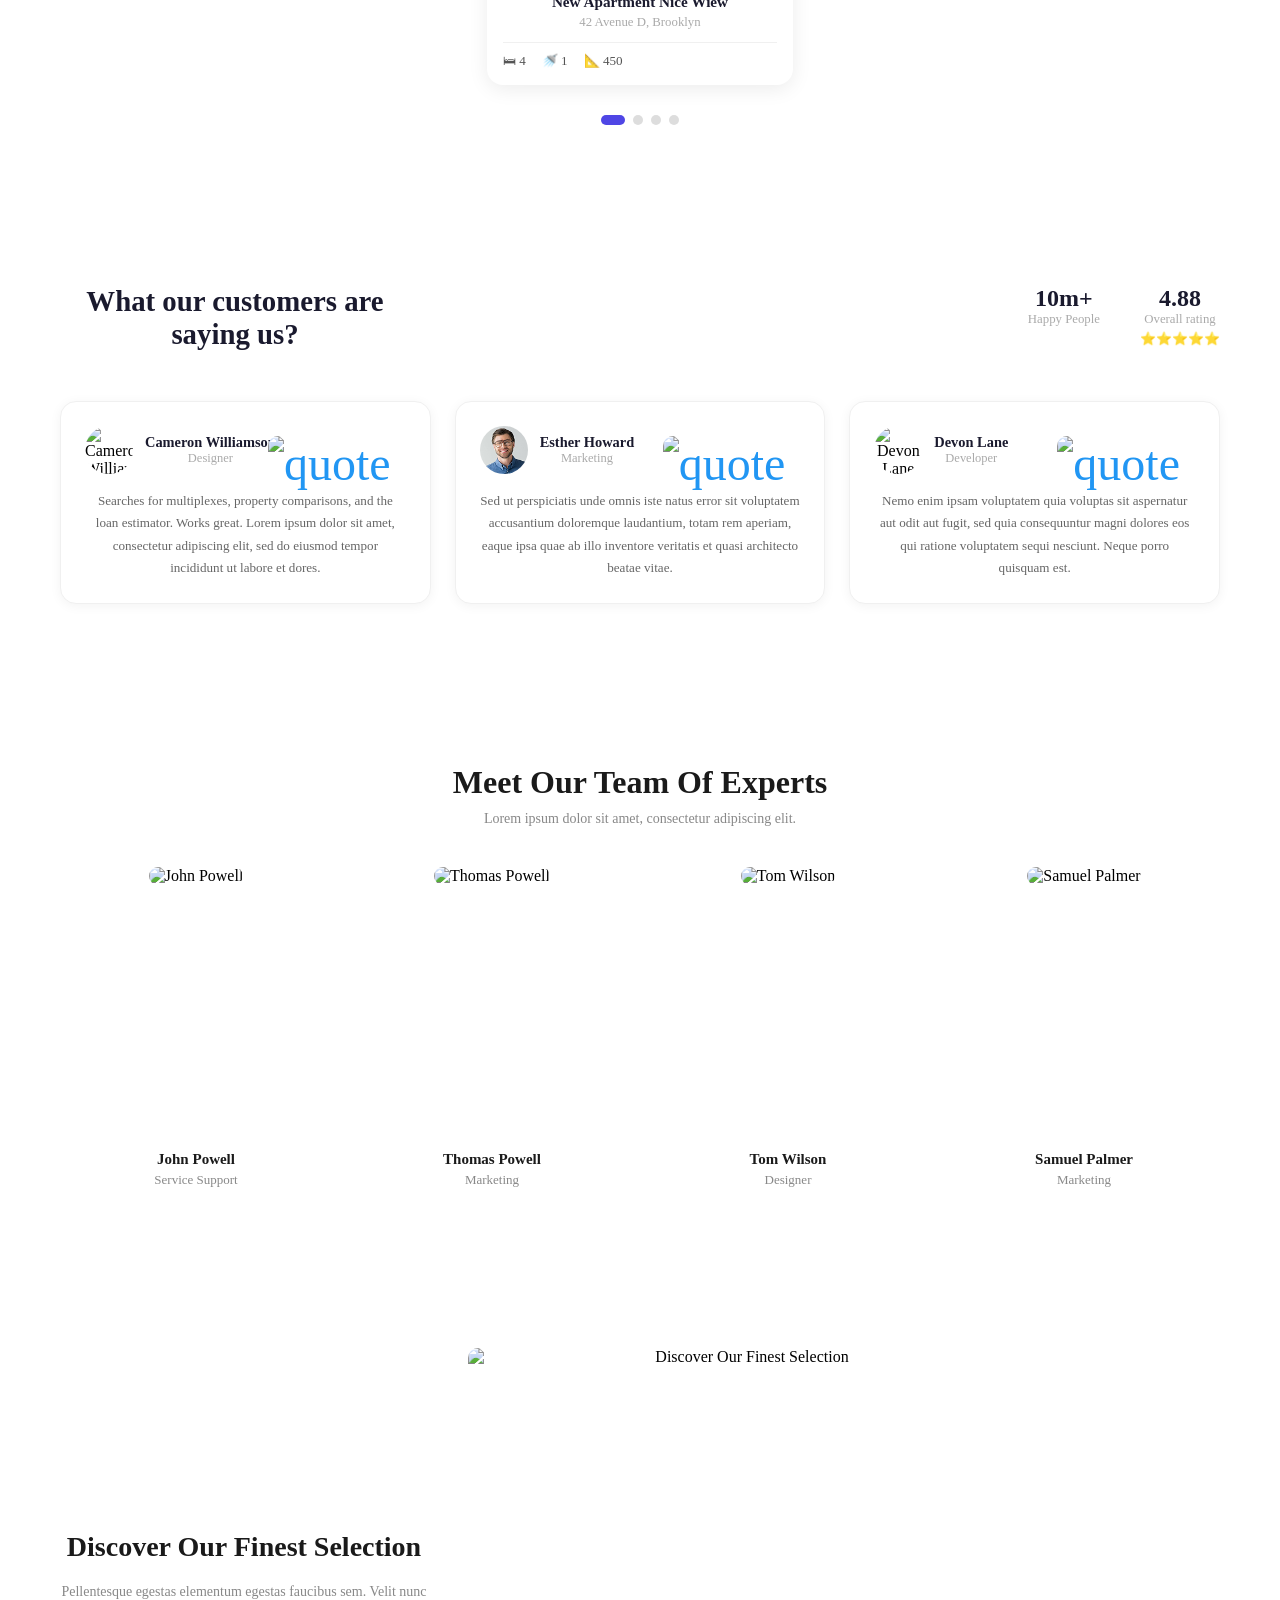
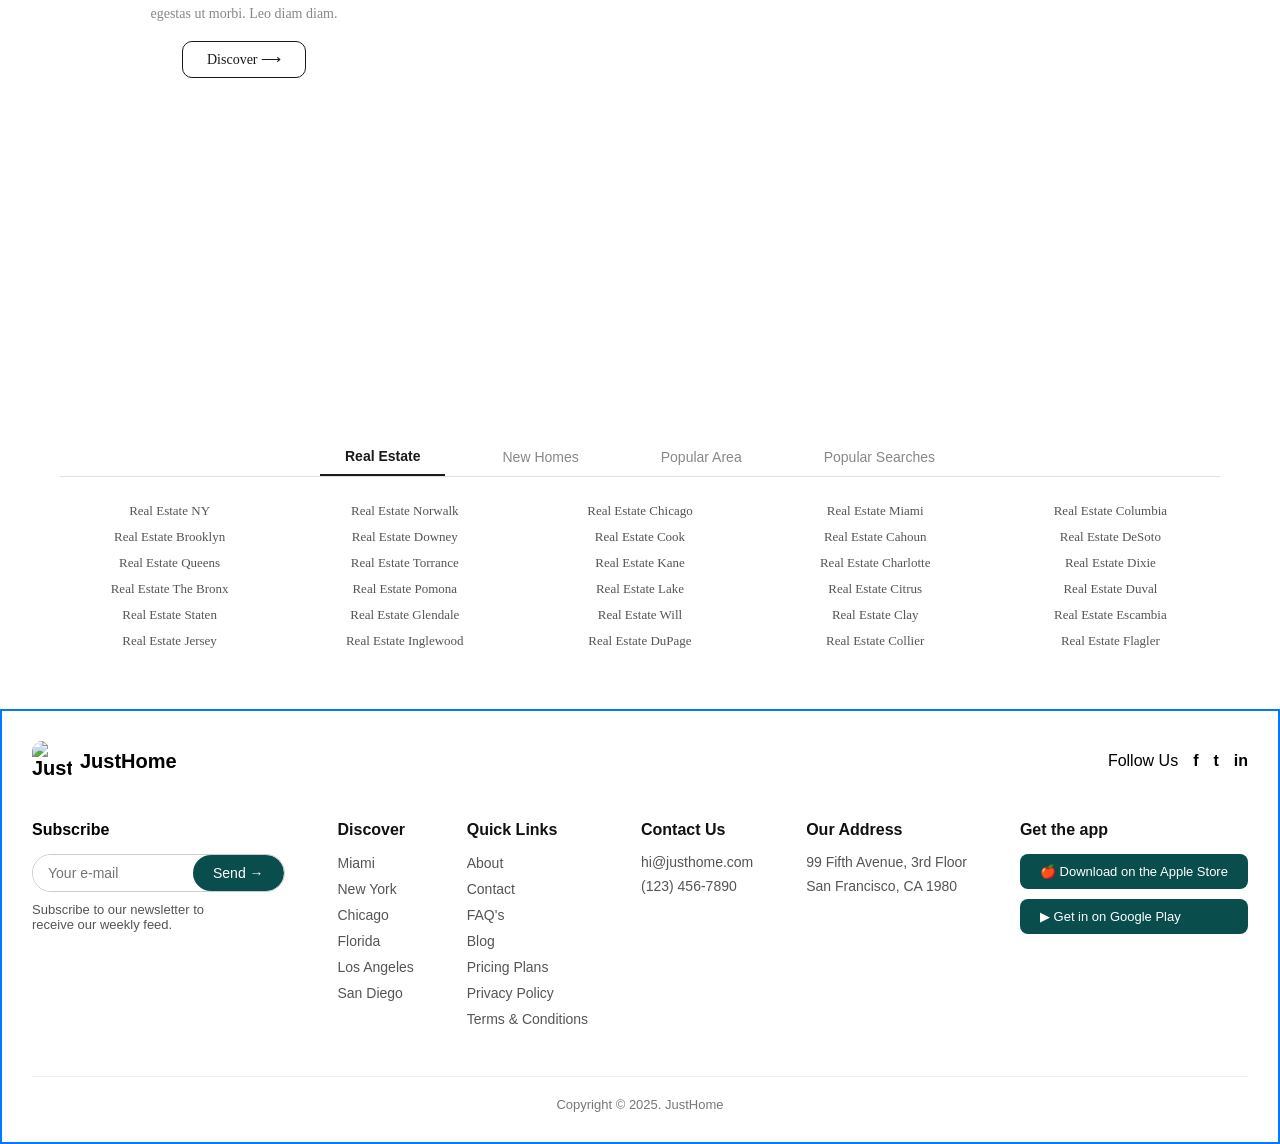
==== commit 2780a654: "home9" ====
--- a/home5.html
+++ b/home5.html
@@ -10,7 +10,7 @@
         <header>
                 <div class="container">
                     <div class="logo">
-                        <img src="icone.png" alt="logo"> JustHome
+                        <img src="Assets/icone.png" alt="logo"> JustHome
                     </div>
                     <ul class="list">
                          <li><a href="#">Home ▼</a></li>
@@ -21,8 +21,8 @@
                          <li><a href="#">Contact ▼</a></li>
                     </ul>
                     <div class="nav-action">
-                        <img src="icone2.png" alt="icone">+68 685 88666
-                        <img src="icone1.png" alt="icone"> 
+                        <img src="Assets/icone2.png" alt="icone">+68 685 88666
+                        <img src="Assets/icone1.png" alt="icone"> 
                         <button class="btn-add">Add Property</button>
                     </div>
                 </div>
@@ -59,27 +59,27 @@
                 <p class="paragraphe">Lorem ipsum dolor sit amet</p>
                 <div class="image-selection1">
                     <div class="img1">
-                        <img src="img1.png" alt="Town House">
+                        <img src="Assets/img1.png" alt="Town House">
                         <h4>Town House</h4>
                         <p>2 Properties</p>
                     </div>
                     <div class="img2">
-                        <img src="img2.png" alt="Modern Villa">
+                        <img src="Assets/img2.png" alt="Modern Villa">
                         <h4>Modern Villa</h4>
                         <p>10 Properties</p>
                     </div>
                     <div class="img3">
-                        <img src="img3.png" alt="Apartment">
+                        <img src="Assets/img3.png" alt="Apartment">
                         <h4>Apartment</h4>
                         <p>3 Properties</p>
                     </div>
                     <div class="img4">
-                        <img src="img4.png" alt="Single Family">
+                        <img src="Assets/img4.png" alt="Single Family">
                         <h4>Single Family</h4>
                         <p>5 Properties</p>
                     </div>
                     <div class="img5">
-                        <img src="img5.png" alt="Office">
+                        <img src="Assets/img5.png" alt="Office">
                         <h4>Office</h4>
                         <p>3 Properties</p>
                     </div>
@@ -90,7 +90,7 @@
                     <p class="subtitle">Based on your view history</p>
                 <div class="homes-container">
                     <div class="card">
-                        <img src="fond1.png" alt="Kitchen">
+                        <img src="Assets/fond1.png" alt="Kitchen">
                         <p class="tag">FOR SALE</p>
                         <h3>Slyper Pool Apartment</h3>
                         <p class="price">$280,000</p>
@@ -99,7 +99,7 @@
                     </div>
 
                     <div class="card">
-                        <img src="fond2.png" alt="House">
+                        <img src="Assets/fond2.png" alt="House">
                         <p class="tag">FOR RENT</p>
                         <h3>North Dillard Street</h3>
                         <p class="price">$250/month</p>
@@ -108,7 +108,7 @@
                      </div>
 
                     <div class="card">
-                        <img src="fond3.png" alt="Living Room">
+                        <img src="Assets/fond3.png" alt="Living Room">
                         <p class="tag">FOR SALE • FEATURED</p>
                         <h3>Eaton Garth Penthouse</h3>
                         <p class="price">$180,000</p>
@@ -120,7 +120,7 @@
             <section class="image-badge">
                 <div class="image-description">
                     <div class="image-gauche">
-                        <img src="enjoy.png" alt="badge">
+                        <img src="Assets/enjoy.png" alt="badge">
                         <div class="badge">
                             <span class="logo3">👥</span>
                             <div class="client">
@@ -160,7 +160,7 @@
                     <div class="property-card">
                         <div class="property-image">
                             <span class="badge sale">For Sale</span>
-                            <img src="apt1.png" alt="Skyper Pool Apartment">
+                            <img src="Assets/apt1.png" alt="Skyper Pool Apartment">
                         </div>
                         <div class="property-info">
                             <p class="price">$280,000</p>
@@ -197,7 +197,7 @@
                         <div class="property-image">
                             <span class="badge sale">For Sale</span>
                             <span class="badge featured">Featured</span>
-                            <img src="apt3.png" alt="Eaton Garth Penthouse">
+                            <img src="Assets/apt3.png" alt="Eaton Garth Penthouse">
                         </div>
                         <div class="property-info">
                             <p class="price">$180,000</p>
@@ -216,7 +216,7 @@
                         <div class="property-image">
                             <span class="badge rent">For Rent</span>
                             <span class="badge featured">Featured</span>
-                            <img src="apt4.png" alt="New Apartment Nice Wiew">
+                            <img src="Assets/apt4.png" alt="New Apartment Nice Wiew">
                         </div>
                         <div class="property-info">
                             <p class="price">$650/mo</p>
@@ -266,13 +266,13 @@
                     <div class="testimonial-card">
                         <div class="testimonial-top">
                             <div class="testimonial-author">
-                                <img src="photo1.png" alt="Cameron Williamson">
+                                <img src="Assets/photo1.png" alt="Cameron Williamson">
                                 <div>
                                   <p class="author-name">Cameron Williamson</p>
                                   <p class="author-role">Designer</p>
                                 </div>
                             </div>
-                            <span class="quote-icon">"</span>
+                            <img src="Assets/virgule.png" alt="quote" class="quote-icon">
                        </div>
                         <p class="testimonial-text">
                             Searches for multiplexes, property comparisons, and the loan estimator. 
@@ -291,7 +291,7 @@
                                     <p class="author-role">Marketing</p>
                                 </div>
                             </div>
-                            <span class="quote-icon">"</span>
+                            <img src="Assets/virgule.png" alt="quote" class="quote-icon">
                         </div>
                         <p class="testimonial-text">
                           Sed ut perspiciatis unde omnis iste natus error sit voluptatem 
@@ -304,13 +304,13 @@
                     <div class="testimonial-card">
                         <div class="testimonial-top">
                             <div class="testimonial-author">
-                                <img src="photo3.png" alt="Devon Lane">
+                                <img src="Assets/Assphoto3.png" alt="Devon Lane">
                                 <div>
                                    <p class="author-name">Devon Lane</p>
                                    <p class="author-role">Developer</p>
                                 </div>
                             </div>
-                            <span class="quote-icon">"</span>
+                            <img src="Assets/virgule.png" alt="quote" class="quote-icon">
                         </div>
                         <p class="testimonial-text">
                            Nemo enim ipsam voluptatem quia voluptas sit aspernatur aut odit 
@@ -333,7 +333,7 @@
                     <!-- Card 1 -->
                     <div class="team-card">
                         <div class="team-photo">
-                        <img src="profil1.png" alt="John Powell">
+                        <img src="Assets/profil1.png" alt="John Powell">
                         </div>
                         <h3>John Powell</h3>
                         <span>Service Support</span>
@@ -342,7 +342,7 @@
                     <!-- Card 2 -->
                     <div class="team-card">
                         <div class="team-photo">
-                            <img src="profil2.png" alt="Thomas Powell">
+                            <img src="Assets/profil2.png" alt="Thomas Powell">
                         </div>
                         <h3>Thomas Powell</h3>
                         <span>Marketing</span>
@@ -351,7 +351,7 @@
                     <!-- Card 3 -->
                     <div class="team-card">
                         <div class="team-photo">
-                            <img src="profil3.png" alt="Tom Wilson">
+                            <img src="Assets/profil3.png" alt="Tom Wilson">
                         </div>
                         <h3>Tom Wilson</h3>
                         <span>Designer</span>
@@ -360,7 +360,7 @@
                     <!-- Card 4 -->
                     <div class="team-card">
                         <div class="team-photo">
-                            <img src="profil4.png" alt="Samuel Palmer">
+                            <img src="Assets/profil4.png" alt="Samuel Palmer">
                         </div>
                         <h3>Samuel Palmer</h3>
                         <span>Marketing</span>
@@ -376,7 +376,7 @@
                    <a href="#" class="btn-discover">Discover ⟶</a>
                 </div>
                 <div class="discover-image">
-                   <img src="1photo.png" alt="Discover Our Finest Selection">
+                   <img src="Assets/1photo.png" alt="Discover Our Finest Selection">
                 </div>
             </section>
             <!-- ===== POPULAR SEARCHES SECTION ===== -->
@@ -429,7 +429,7 @@
                 <div class="footer-top">
                     <div class="footer-logo">
                         <div class="footer-logo">
-                            <img src="icone.png" alt="JustHome">
+                            <img src="Assets/icone.png" alt="JustHome">
                             <span>JustHome</span>
                         </div>
                     </div>
--- a/home5.css
+++ b/home5.css
@@ -665,6 +665,7 @@
   justify-content: space-between;
   align-items: center;
   margin-bottom: 16px;
+  position: relative;
 }
 
 .testimonial-author {
@@ -692,10 +693,12 @@
 }
 
 .quote-icon {
-  font-size: 2.5rem;
-  color: #3b82f6;
-  font-family: Georgia, serif;
-  line-height: 1;
+    position: absolute;
+    top: 10px;
+    right: 15px;
+    font-size: 3rem;
+    color: #2196F3; /* bleu comme dans le design */
+    font-family: Georgia, serif;
 }
 
 .testimonial-text {
